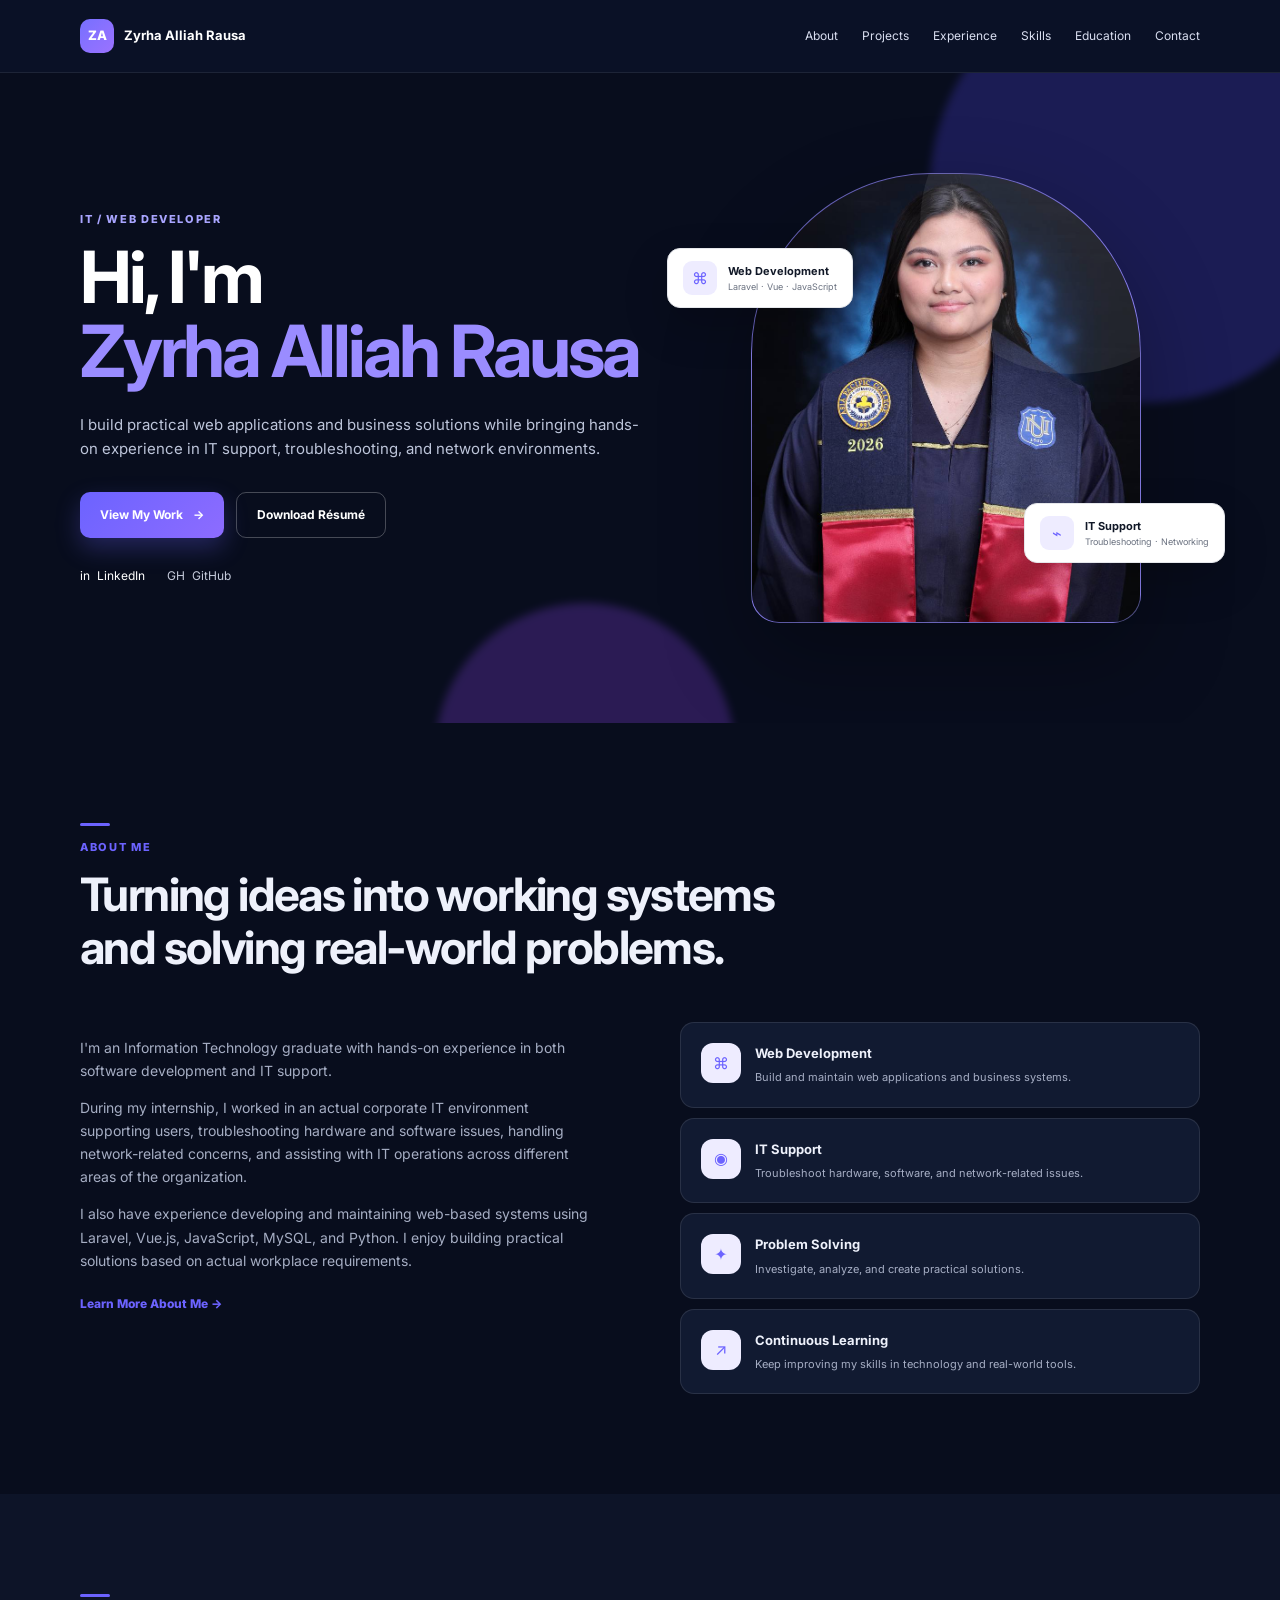
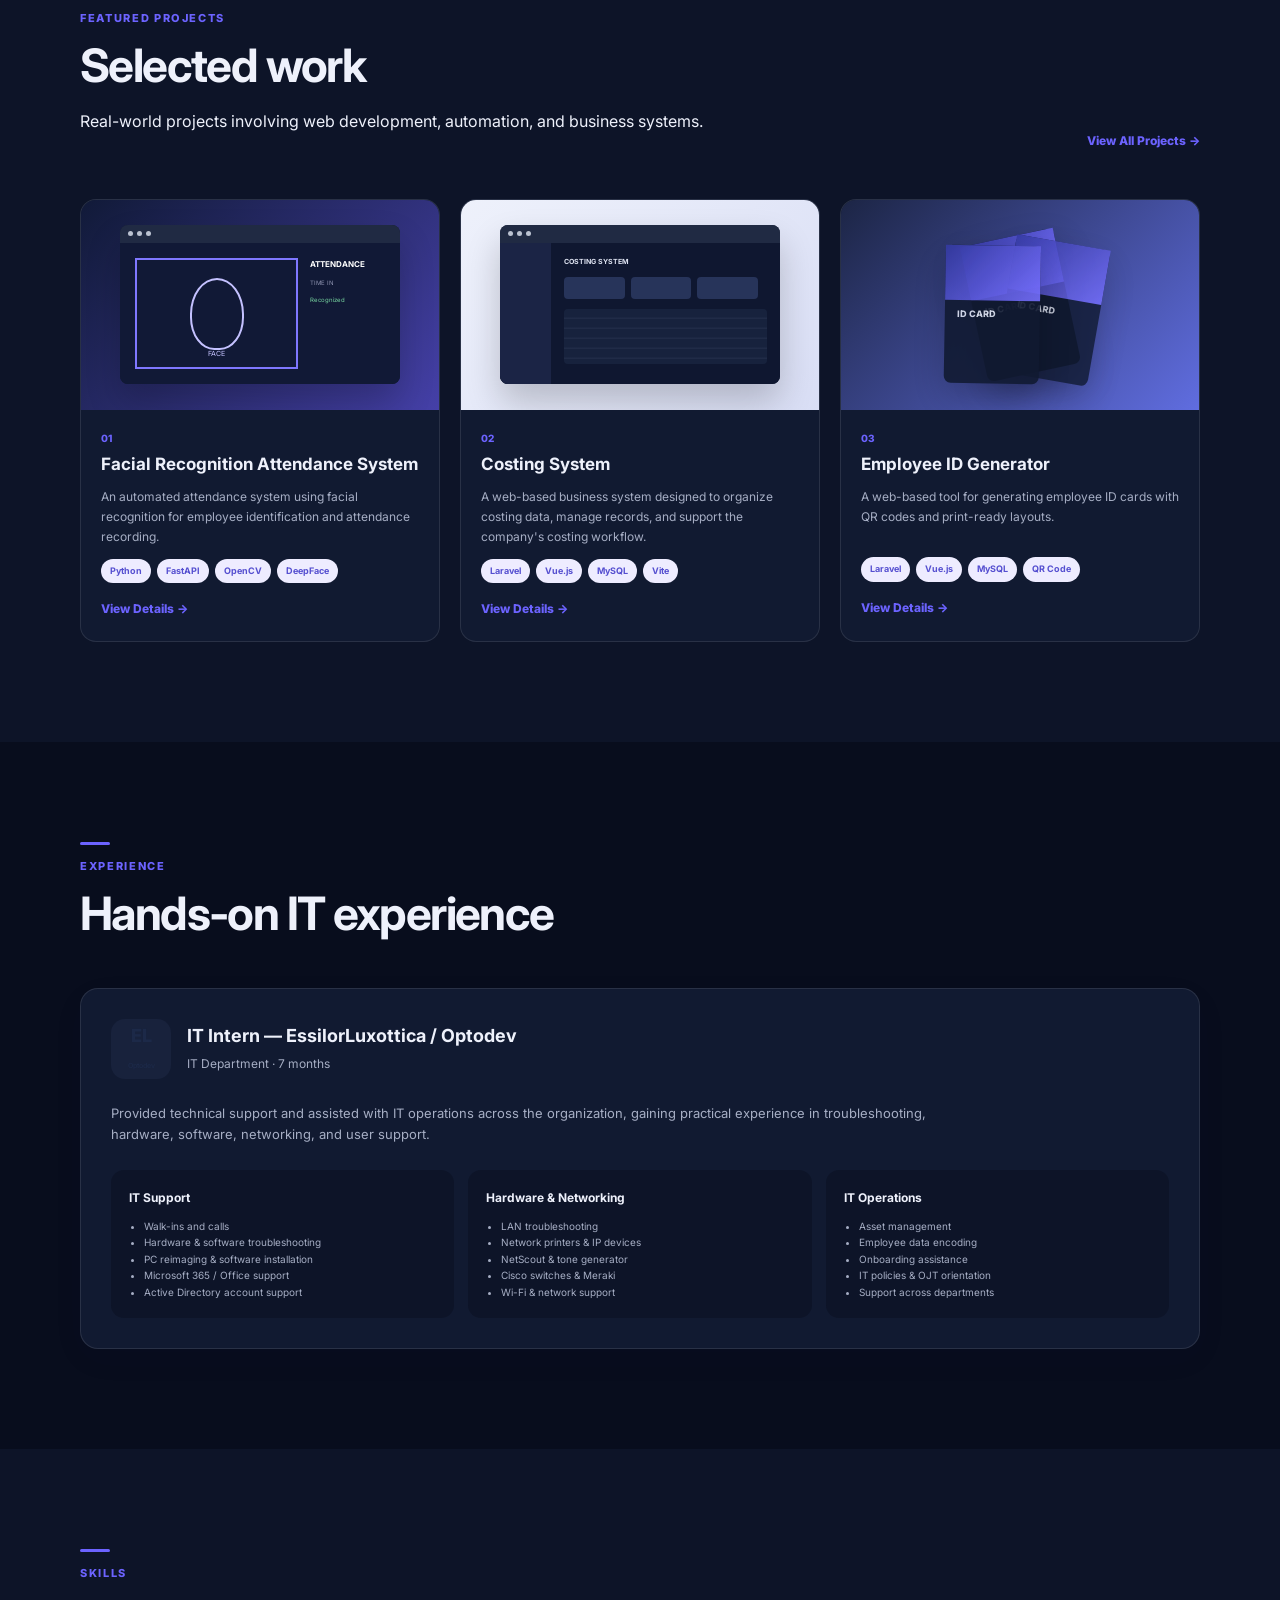
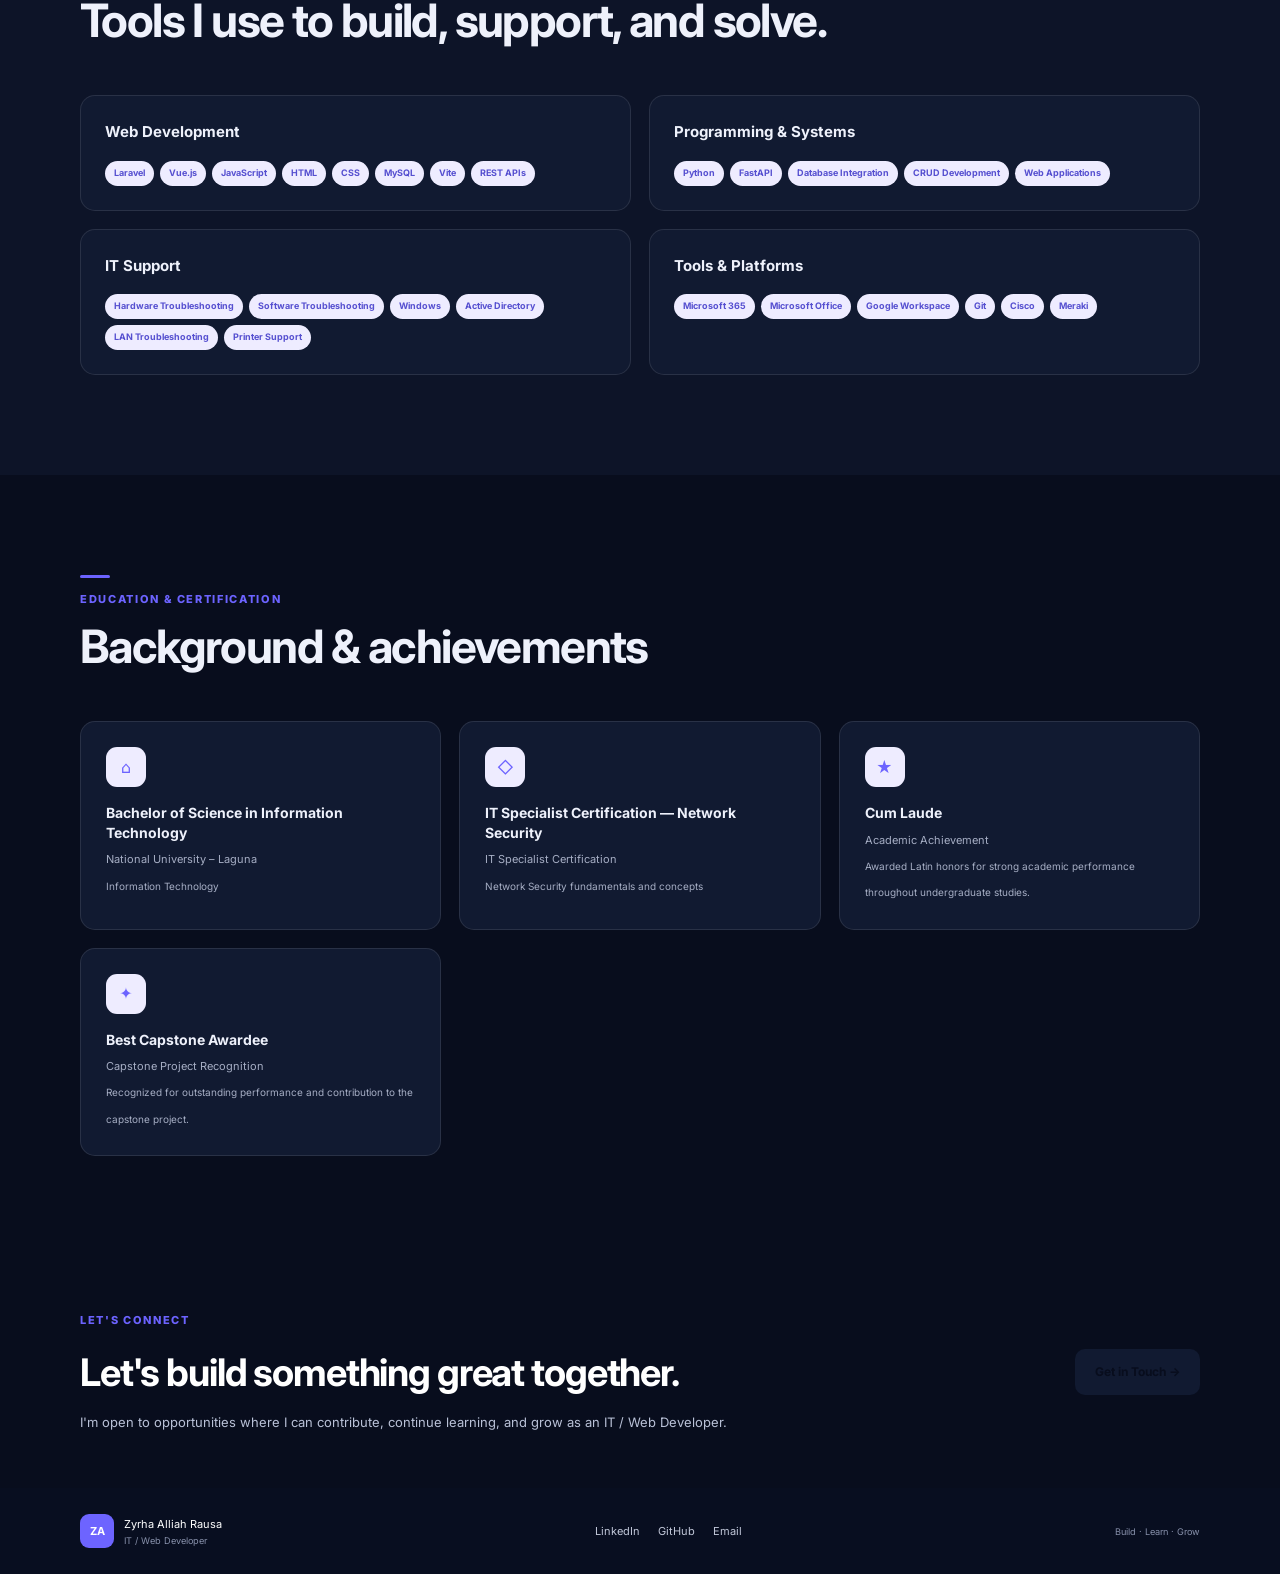
==== index.html @ 92cbf940 "Initial Commit" ====
<!DOCTYPE html>
<html lang="en">
<head>
  <meta charset="UTF-8">
  <meta name="viewport" content="width=device-width, initial-scale=1.0">

  <meta
    name="description"
    content="Portfolio of Zyrha Alliah Rausa — IT / Web Developer."
  >

  <title>Zyrha Alliah Rausa | IT / Web Developer</title>

  <link rel="preconnect" href="https://fonts.googleapis.com">
  <link rel="preconnect" href="https://fonts.gstatic.com" crossorigin>

  <link
    href="https://fonts.googleapis.com/css2?family=Inter:wght@400;500;600;700;800&display=swap"
    rel="stylesheet"
  >

  <link rel="stylesheet" href="css/style.css">
</head>

<body>

  <!-- ========================================
       HEADER
  ========================================= -->

  <header class="site-header" id="top">

    <nav class="nav container">

      <a class="brand" href="#top" aria-label="Zyrha home">
        <span class="brand-mark">ZA</span>
        <span>Zyrha Alliah Rausa</span>
      </a>

      <button
        class="nav-toggle"
        aria-label="Open navigation"
        aria-expanded="false"
      >
        <span></span>
        <span></span>
        <span></span>
      </button>

      <div class="nav-links">
        <a href="#about">About</a>
        <a href="#projects">Projects</a>
        <a href="#experience">Experience</a>
        <a href="#skills">Skills</a>
        <a href="#education">Education</a>
        <a href="#contact">Contact</a>
      </div>

    </nav>

  </header>


  <!-- ========================================
       MAIN
  ========================================= -->

  <main>


    <!-- ========================================
         HERO
    ========================================= -->

    <section class="hero section-dark">

      <div class="hero-glow glow-one"></div>
      <div class="hero-glow glow-two"></div>

      <div class="container hero-grid">


        <!-- HERO CONTENT -->

        <div class="hero-copy reveal">

          <p class="eyebrow">
            IT / WEB DEVELOPER
          </p>

          <h1>
            Hi, I'm<br>
            <span>Zyrha Alliah Rausa</span>
          </h1>

          <p class="hero-subtitle">
            I build practical web applications and business solutions while bringing
            hands-on experience in IT support, troubleshooting, and network environments.
          </p>

          <div class="hero-actions">

            <a
              class="btn btn-primary"
              href="#projects"
            >
              View My Work <span>→</span>
            </a>

            <a
              class="btn btn-outline"
              href="assets/resume.pdf"
              target="_blank"
              rel="noopener"
            >
              Download Résumé
            </a>

          </div>

          <div class="socials">

            <a
              href="#"
              aria-label="LinkedIn"
            >
              in <span>LinkedIn</span>
            </a>

            <a
              href="#"
              aria-label="GitHub"
            >
              GH <span>GitHub</span>
            </a>

          </div>

        </div>


        <!-- ========================================
             HERO VISUAL
        ========================================= -->

        <div class="hero-visual reveal">


          <!-- PROFILE PHOTO -->

          <div class="portrait-placeholder">

            <img
              src="assets/profile.jpg"
              alt="Zyrha Alliah Rausa"
            >

          </div>


          <!-- ========================================
               FLOATING CARD — WEB DEVELOPMENT
          ========================================= -->

          <div class="float-card float-card-one">

            <span class="float-icon">
              ⌘
            </span>

            <div>
              <strong>Web Development</strong>
              <small>Laravel · Vue · JavaScript</small>
            </div>

          </div>


          <!-- ========================================
               FLOATING CARD — IT SUPPORT
          ========================================= -->

          <div class="float-card float-card-two">

            <span class="float-icon">
              ⌁
            </span>

            <div>
              <strong>IT Support</strong>
              <small>Troubleshooting · Networking</small>
            </div>

          </div>

        </div>

      </div>

    </section>


    <!-- ========================================
         ABOUT
    ========================================= -->

    <section class="section" id="about">

      <div class="container">

        <div class="section-heading reveal">

          <span class="section-line"></span>

          <p class="eyebrow">
            ABOUT ME
          </p>

          <h2>
            Turning ideas into working systems<br>
            and solving real-world problems.
          </h2>

        </div>


        <div class="about-grid">

          <div class="about-copy reveal">

            <p>
              I'm an Information Technology graduate with hands-on experience in both
              software development and IT support.
            </p>

            <p>
              During my internship, I worked in an actual corporate IT environment
              supporting users, troubleshooting hardware and software issues, handling
              network-related concerns, and assisting with IT operations across different
              areas of the organization.
            </p>

            <p>
              I also have experience developing and maintaining web-based systems using
              Laravel, Vue.js, JavaScript, MySQL, and Python. I enjoy building practical
              solutions based on actual workplace requirements.
            </p>

            <a
              class="text-link"
              href="#experience"
            >
              Learn More About Me →
            </a>

          </div>


          <div class="about-points reveal">

            <div class="info-card">

              <div class="icon-circle">
                ⌘
              </div>

              <div>
                <h3>Web Development</h3>
                <p>
                  Build and maintain web applications and business systems.
                </p>
              </div>

            </div>


            <div class="info-card">

              <div class="icon-circle">
                ◉
              </div>

              <div>
                <h3>IT Support</h3>
                <p>
                  Troubleshoot hardware, software, and network-related issues.
                </p>
              </div>

            </div>


            <div class="info-card">

              <div class="icon-circle">
                ✦
              </div>

              <div>
                <h3>Problem Solving</h3>
                <p>
                  Investigate, analyze, and create practical solutions.
                </p>
              </div>

            </div>


            <div class="info-card">

              <div class="icon-circle">
                ↗
              </div>

              <div>
                <h3>Continuous Learning</h3>
                <p>
                  Keep improving my skills in technology and real-world tools.
                </p>
              </div>

            </div>

          </div>

        </div>

      </div>

    </section>


    <!-- ========================================
         PROJECTS
    ========================================= -->

    <section
      class="section section-soft"
      id="projects"
    >

      <div class="container">

        <div class="section-heading split reveal">

          <div>

            <span class="section-line"></span>

            <p class="eyebrow">
              FEATURED PROJECTS
            </p>

            <h2>
              Selected work
            </h2>

            <p>
              Real-world projects involving web development, automation, and business systems.
            </p>

          </div>

          <a
            class="text-link"
            href="#projects"
          >
            View All Projects →
          </a>

        </div>


        <div class="project-grid">


          <!-- PROJECT 01 -->

          <article class="project-card reveal">

            <a
              class="project-image project-face"
              href="projects/facial-recognition.html"
              aria-label="Facial Recognition project"
            >

              <div class="mock-window">

                <div class="mock-top">
                  <i></i>
                  <i></i>
                  <i></i>
                </div>

                <div class="face-ui">

                  <div class="face-box">
                    <span>FACE</span>
                  </div>

                  <div class="face-side">
                    <b>ATTENDANCE</b>
                    <span>TIME IN</span>
                    <em>Recognized</em>
                  </div>

                </div>

              </div>

            </a>


            <div class="project-body">

              <p class="project-number">
                01
              </p>

              <h3>
                Facial Recognition Attendance System
              </h3>

              <p>
                An automated attendance system using facial recognition for employee
                identification and attendance recording.
              </p>

              <div class="tags">
                <span>Python</span>
                <span>FastAPI</span>
                <span>OpenCV</span>
                <span>DeepFace</span>
              </div>

              <a
                class="text-link"
                href="projects/facial-recognition.html"
              >
                View Details →
              </a>

            </div>

          </article>


          <!-- PROJECT 02 -->

          <article class="project-card reveal">

          <a
          class="project-image project-erp"
          href="projects/costing-system.html"
          aria-label="Costing System project"

          >

          <div class="mock-window">

            <div class="mock-top">
              <i></i>
              <i></i>
              <i></i>
            </div>

            <div class="dashboard-ui">

              <div class="dash-side"></div>

              <div class="dash-main">

                <b>COSTING SYSTEM</b>

                <div class="dash-bars">
                  <i></i>
                  <i></i>
                  <i></i>
                </div>

                <div class="dash-table"></div>

              </div>

            </div>

          </div>

            </a>

            <div class="project-body">

          <p class="project-number">
            02
          </p>

          <h3>
            Costing System
          </h3>

          <p>
            A web-based business system designed to organize costing data,
            manage records, and support the company's costing workflow.
          </p>

          <div class="tags">
            <span>Laravel</span>
            <span>Vue.js</span>
            <span>MySQL</span>
            <span>Vite</span>
          </div>

          <a
            class="text-link"
            href="projects/costing-system.html"
          >
            View Details →
          </a>

            </div>

          </article>



          <!-- PROJECT 03 -->

          <article class="project-card reveal">

            <a
              class="project-image project-id"
              href="projects/id-generator.html"
              aria-label="Employee ID Generator project"
            >

              <div class="id-stack">

                <div class="id-card"></div>
                <div class="id-card back"></div>
                <div class="id-card third"></div>

              </div>

            </a>


            <div class="project-body">

              <p class="project-number">
                03
              </p>

              <h3>
                Employee ID Generator
              </h3>

              <p>
                A web-based tool for generating employee ID cards with QR codes
                and print-ready layouts.
              </p>

              <div class="tags">
                <span>Laravel</span>
                <span>Vue.js</span>
                <span>MySQL</span>
                <span>QR Code</span>
              </div>

              <a
                class="text-link"
                href="projects/id-generator.html"
              >
                View Details →
              </a>

            </div>

          </article>

        </div>

      </div>

    </section>


    <!-- ========================================
         EXPERIENCE
    ========================================= -->

    <section
      class="section"
      id="experience"
    >

      <div class="container">

        <div class="section-heading reveal">

          <span class="section-line"></span>

          <p class="eyebrow">
            EXPERIENCE
          </p>

          <h2>
            Hands-on IT experience
          </h2>

        </div>


        <div class="experience-card reveal">

          <div class="experience-head">

            <div class="company-logo">
              EL<br>
              <small>Optodev</small>
            </div>

            <div>
              <h3>
                IT Intern — EssilorLuxottica / Optodev
              </h3>

              <p>
                IT Department · 7 months
              </p>
            </div>

          </div>


          <p class="experience-intro">
            Provided technical support and assisted with IT operations across the organization,
            gaining practical experience in troubleshooting, hardware, software, networking,
            and user support.
          </p>


          <div class="responsibility-grid">

            <div>

              <h4>
                IT Support
              </h4>

              <ul>
                <li>Walk-ins and calls</li>
                <li>Hardware & software troubleshooting</li>
                <li>PC reimaging & software installation</li>
                <li>Microsoft 365 / Office support</li>
                <li>Active Directory account support</li>
              </ul>

            </div>


            <div>

              <h4>
                Hardware & Networking
              </h4>

              <ul>
                <li>LAN troubleshooting</li>
                <li>Network printers & IP devices</li>
                <li>NetScout & tone generator</li>
                <li>Cisco switches & Meraki</li>
                <li>Wi-Fi & network support</li>
              </ul>

            </div>


            <div>

              <h4>
                IT Operations
              </h4>

              <ul>
                <li>Asset management</li>
                <li>Employee data encoding</li>
                <li>Onboarding assistance</li>
                <li>IT policies & OJT orientation</li>
                <li>Support across departments</li>
              </ul>

            </div>

          </div>

        </div>

      </div>

    </section>


    <!-- ========================================
         SKILLS
    ========================================= -->

    <section
      class="section section-soft"
      id="skills"
    >

      <div class="container">

        <div class="section-heading reveal">

          <span class="section-line"></span>

          <p class="eyebrow">
            SKILLS
          </p>

          <h2>
            Tools I use to build, support, and solve.
          </h2>

        </div>


        <div class="skills-grid">

          <div class="skill-group reveal">

            <h3>
              Web Development
            </h3>

            <div class="skill-tags">
              <span>Laravel</span>
              <span>Vue.js</span>
              <span>JavaScript</span>
              <span>HTML</span>
              <span>CSS</span>
              <span>MySQL</span>
              <span>Vite</span>
              <span>REST APIs</span>
            </div>

          </div>


          <div class="skill-group reveal">

            <h3>
              Programming & Systems
            </h3>

            <div class="skill-tags">
              <span>Python</span>
              <span>FastAPI</span>
              <span>Database Integration</span>
              <span>CRUD Development</span>
              <span>Web Applications</span>
            </div>

          </div>


          <div class="skill-group reveal">

            <h3>
              IT Support
            </h3>

            <div class="skill-tags">
              <span>Hardware Troubleshooting</span>
              <span>Software Troubleshooting</span>
              <span>Windows</span>
              <span>Active Directory</span>
              <span>LAN Troubleshooting</span>
              <span>Printer Support</span>
            </div>

          </div>


          <div class="skill-group reveal">

            <h3>
              Tools & Platforms
            </h3>

            <div class="skill-tags">
              <span>Microsoft 365</span>
              <span>Microsoft Office</span>
              <span>Google Workspace</span>
              <span>Git</span>
              <span>Cisco</span>
              <span>Meraki</span>
            </div>

          </div>

        </div>

      </div>

    </section>


    <!-- ========================================
         EDUCATION
    ========================================= -->

    <section
      class="section"
      id="education"
    >

      <div class="container">

        <div class="section-heading reveal">

          <span class="section-line"></span>

          <p class="eyebrow">
            EDUCATION & CERTIFICATION
          </p>

          <h2>
            Background & achievements
          </h2>

        </div>


   
<div class="credentials-grid">


  <div class="credential reveal">

    <div class="credential-icon">
      ⌂
    </div>

    <h3>
      Bachelor of Science in Information Technology
    </h3>

    <p>
      National University – Laguna
    </p>

    <small>
      Information Technology
    </small>

  </div>


  <div class="credential reveal">

    <div class="credential-icon">
      ◇
    </div>

    <h3>
      IT Specialist Certification — Network Security
    </h3>

    <p>
      IT Specialist Certification
    </p>

    <small>
      Network Security fundamentals and concepts
    </small>

  </div>


  <div class="credential reveal">

    <div class="credential-icon">
      ★
    </div>

    <h3>
      Cum Laude
    </h3>

    <p>
      Academic Achievement
    </p>

    <small>
      Awarded Latin honors for strong academic performance throughout undergraduate studies.
    </small>

  </div>


  <div class="credential reveal">

    <div class="credential-icon">
      ✦
    </div>

    <h3>
      Best Capstone Awardee
    </h3>

    <p>
      Capstone Project Recognition
    </p>

    <small>
      Recognized for outstanding performance and contribution to the capstone project.
    </small>

  </div>


</div>


      </div>

    </section>


    <!-- ========================================
         CONTACT
    ========================================= -->

    <section
      class="cta-section"
      id="contact"
    >

      <div class="container cta">

        <div>

          <p class="eyebrow">
            LET'S CONNECT
          </p>

          <h2>
            Let's build something great together.
          </h2>

          <p>
            I'm open to opportunities where I can contribute, continue learning,
            and grow as an IT / Web Developer.
          </p>

        </div>

        <a
          class="btn btn-light"
          href="mailto:rausazyrha@gmail.com"
        >
          Get in Touch →
        </a>

      </div>

    </section>

  </main>


  <!-- ========================================
       FOOTER
  ========================================= -->

  <footer class="footer">

    <div class="container footer-inner">

      <div>

        <strong>
          ZA
        </strong>

        <span>
          Zyrha Alliah Rausa
        </span>

        <small>
          IT / Web Developer
        </small>

      </div>


      <div class="footer-links">

        <a href="#">
          LinkedIn
        </a>

        <a href="#">
          GitHub
        </a>

        <a href="mailto:rausazyrha@gmail.com">
          Email
        </a>

      </div>


      <small>
        Build · Learn · Grow
      </small>

    </div>

  </footer>


  <script src="js/script.js"></script>

</body>
</html>
---- css/style.css ----
:root {
  --navy: #080d1d;
  --navy-2: #0f1730;
  --ink: #eef1fb;
  --muted: #a6aec4;
  --line: rgba(255,255,255,.10);
  --soft: #0d1428;
  --white: #ffffff;
  --accent: #6c63ff;
  --accent-2: #8d6cff;
  --accent-soft: #eeecff;
  --shadow: 0 18px 50px rgba(24, 35, 68, .08);
  --radius: 18px;
  --container: 1120px;
}

* {
  box-sizing: border-box;
}

html {
  scroll-behavior: smooth;
}

body {
  margin: 0;
  font-family: Inter, system-ui, -apple-system, BlinkMacSystemFont, "Segoe UI", sans-serif;
  color: var(--ink);
  background: var(--navy);
  line-height: 1.65;
}

a {
  color: inherit;
  text-decoration: none;
}

button,
a {
  -webkit-tap-highlight-color: transparent;
}

.container {
  width: min(calc(100% - 40px), var(--container));
  margin: 0 auto;
}

.section {
  padding: 100px 0;
}

.section-soft {
  background: var(--soft);
}

.section-dark {
  background: var(--navy);
  color: var(--white);
}

.site-header {
  position: sticky;
  top: 0;
  z-index: 100;
  background: rgba(11, 19, 40, .94);
  backdrop-filter: blur(14px);
  border-bottom: 1px solid rgba(255,255,255,.08);
}

.nav {
  min-height: 72px;
  display: flex;
  align-items: center;
  justify-content: space-between;
  gap: 24px;
}

.brand {
  display: flex;
  align-items: center;
  gap: 10px;
  font-weight: 700;
  font-size: 13px;
  color: white;
}

.brand-mark {
  display: grid;
  place-items: center;
  width: 34px;
  height: 34px;
  border-radius: 10px;
  background: linear-gradient(135deg, #7770ff, #9b72ff);
  font-weight: 800;
}

.nav-links {
  display: flex;
  align-items: center;
  gap: 24px;
}

.nav-links a {
  color: #d9def0;
  font-size: 12px;
  transition: color .2s;
}

.nav-links a:hover {
  color: white;
}

.theme-toggle,
.nav-toggle {
  border: 0;
  cursor: pointer;
}

.theme-toggle {
  background: transparent;
  color: white;
  font-size: 17px;
}

.nav-toggle {
  display: none;
  background: transparent;
  padding: 5px;
}

.nav-toggle span {
  display: block;
  width: 24px;
  height: 2px;
  margin: 5px 0;
  background: #111a31;
}

/* =========================
   HERO
========================= */

.hero {
  position: relative;
  overflow: hidden;
}

.hero-grid {
  min-height: 650px;
  display: grid;
  grid-template-columns: 1.05fr .95fr;
  align-items: center;
  gap: 50px;
  position: relative;
  z-index: 2;
}

.hero-glow {
  position: absolute;
  border-radius: 50%;
  filter: blur(4px);
  opacity: .32;
  pointer-events: none;
}

.glow-one {
  width: 430px;
  height: 430px;
  background: #453cc9;
  right: -80px;
  top: -100px;
}

.glow-two {
  width: 300px;
  height: 300px;
  background: #743bc8;
  left: 34%;
  bottom: -180px;
}

.eyebrow {
  margin: 0 0 12px;
  color: var(--accent);
  font-size: 11px;
  font-weight: 800;
  letter-spacing: .15em;
}

.section-dark .eyebrow {
  color: #a9a5ff;
}

.hero h1 {
  margin: 0;
  font-size: clamp(42px, 6vw, 72px);
  line-height: 1.03;
  letter-spacing: -.045em;
}

.hero h1 span {
  color: #9a8cff;
}

.hero-subtitle {
  max-width: 600px;
  color: #bdc5da;
  font-size: 15px;
  margin: 24px 0 30px;
}

.hero-actions {
  display: flex;
  gap: 12px;
  flex-wrap: wrap;
}

.btn {
  display: inline-flex;
  align-items: center;
  justify-content: center;
  gap: 10px;
  min-height: 46px;
  padding: 0 20px;
  border-radius: 10px;
  font-size: 12px;
  font-weight: 700;
  transition: transform .2s, box-shadow .2s, background .2s;
}

.btn:hover {
  transform: translateY(-2px);
}

.btn-primary {
  color: white;
  background: linear-gradient(135deg, var(--accent), var(--accent-2));
  box-shadow: 0 10px 24px rgba(108,99,255,.28);
}

.btn-outline {
  color: white;
  border: 1px solid rgba(255,255,255,.25);
}

.btn-outline:hover {
  background: rgba(255,255,255,.07);
}

.btn-light {
  background: #111a31;
  color: var(--navy);
}

.socials {
  display: flex;
  gap: 22px;
  margin-top: 28px;
}

.socials a {
  font-size: 12px;
  color: #c6ccdc;
  display: flex;
  gap: 7px;
  align-items: center;
}

.socials a:first-child {
  color: white;
}

/* =========================
   HERO PHOTO
========================= */

.hero-visual {
  position: relative;
  min-height: 500px;
  display: grid;
  place-items: center;
}

.portrait-placeholder {
  width: min(390px, 72vw);
  height: 450px;
  border-radius: 180px 180px 28px 28px;
  background: linear-gradient(145deg, #39368b, #7468e9 55%, #2b2c62);
  border: 1px solid rgba(255,255,255,.16);
  box-shadow: 0 35px 90px rgba(0,0,0,.3);
  display: flex;
  flex-direction: column;
  align-items: center;
  justify-content: center;
  position: relative;
  overflow: hidden;
}

/* =========================
   PROFILE PHOTO
========================= */

.portrait-placeholder img {
  width: 100%;
  height: 100%;
  display: block;
  object-fit: cover;
  object-position: center 25%;
}

/* Decorative glow over photo */

.portrait-placeholder:before {
  content: "";
  position: absolute;
  width: 300px;
  height: 300px;
  border-radius: 50%;
  background: rgba(255,255,255,.08);
  top: -100px;
  right: -80px;
  pointer-events: none;
  z-index: 2;
}

/* Hide old placeholder */

.portrait-initials,
.portrait-placeholder p,
.portrait-placeholder small {
  display: none;
}

/* =========================
   FLOATING CARDS
========================= */

.float-card {
  position: absolute;
  display: flex;
  gap: 11px;
  align-items: center;
  padding: 12px 15px;
  background: #ffffff;
  color: #111827;
  border: 1px solid #e5e7eb;
  border-radius: 13px;
  box-shadow: 0 18px 45px rgba(0,0,0,.18);
  z-index: 20;
  white-space: nowrap;
}

.float-card-one {
  top: 20%;
  left: -25px;
}

.float-card-two {
  bottom: 17%;
  right: -25px;
}

.float-icon {
  width: 34px;
  height: 34px;
  flex: 0 0 34px;
  display: grid;
  place-items: center;
  background: var(--accent-soft);
  color: var(--accent);
  border-radius: 9px;
}

.float-card strong,
.float-card small {
  display: block;
}

.float-card strong {
  font-size: 11px;
  color: #111827;
}

.float-card small {
  font-size: 9px;
  color: #6b7280;
}

/* =========================
   SECTIONS
========================= */

.section-heading {
  margin-bottom: 48px;
}

.section-heading h2 {
  margin: 0;
  max-width: 750px;
  font-size: clamp(30px, 4vw, 46px);
  line-height: 1.15;
  letter-spacing: -.035em;
}

.section-heading > p:not(.eyebrow) {
  color: var(--muted);
  max-width: 650px;
  margin: 14px 0 0;
  font-size: 14px;
}

.section-line {
  display: block;
  width: 30px;
  height: 3px;
  border-radius: 10px;
  background: var(--accent);
  margin-bottom: 12px;
}

.split {
  display: flex;
  justify-content: space-between;
  align-items: end;
  gap: 20px;
}

/* =========================
   ABOUT
========================= */

.about-grid {
  display: grid;
  grid-template-columns: 1fr 1fr;
  gap: 80px;
  align-items: start;
}

.about-copy p {
  color: var(--muted);
  font-size: 14px;
}

.text-link {
  display: inline-flex;
  color: var(--accent);
  font-size: 12px;
  font-weight: 800;
  margin-top: 8px;
}

.about-points {
  display: grid;
  gap: 10px;
}

.info-card {
  display: flex;
  gap: 14px;
  align-items: flex-start;
  padding: 20px;
  border: 1px solid var(--line);
  border-radius: 14px;
  background: #111a31;
  transition: transform .2s, box-shadow .2s;
}

.info-card:hover,
.project-card:hover,
.credential:hover {
  transform: translateY(-4px);
  box-shadow: var(--shadow);
}

.icon-circle {
  flex: 0 0 40px;
  width: 40px;
  height: 40px;
  display: grid;
  place-items: center;
  border-radius: 12px;
  background: var(--accent-soft);
  color: var(--accent);
}

.info-card h3 {
  margin: 0;
  font-size: 13px;
}

.info-card p {
  margin: 4px 0 0;
  color: var(--muted);
  font-size: 11px;
}

/* =========================
   PROJECTS
========================= */

.project-grid {
  display: grid;
  grid-template-columns: repeat(3, 1fr);
  gap: 20px;
}

.project-card {
  background: #111a31;
  border: 1px solid var(--line);
  border-radius: 16px;
  overflow: hidden;
  transition: transform .2s, box-shadow .2s;
}

.project-image {
  display: block;
  height: 210px;
  overflow: hidden;
  position: relative;
}

.project-face {
  background: linear-gradient(135deg, #111a38, #4540a8);
}

.project-erp {
  background: linear-gradient(135deg, #eef1fb, #d9def5);
}

.project-id {
  background: linear-gradient(135deg, #1c2545, #606de0);
}

.mock-window {
  position: absolute;
  width: 78%;
  height: 76%;
  left: 11%;
  top: 12%;
  background: #111a31;
  border-radius: 8px;
  box-shadow: 0 18px 35px rgba(0,0,0,.2);
  overflow: hidden;
}

.mock-top {
  height: 18px;
  background: #202a43;
  display: flex;
  align-items: center;
  gap: 4px;
  padding-left: 8px;
}

.mock-top i {
  width: 5px;
  height: 5px;
  border-radius: 50%;
  background: #bbc2d1;
}

.face-ui {
  height: calc(100% - 18px);
  display: flex;
  gap: 12px;
  padding: 15px;
  background: #111936;
}

.face-box {
  flex: 1;
  border: 2px solid #7f77ff;
  position: relative;
  display: grid;
  place-items: end center;
}

.face-box:before {
  content: "";
  width: 50px;
  height: 68px;
  border: 2px solid #c4c1ff;
  border-radius: 50% 50% 45% 45%;
  position: absolute;
  top: 18px;
}

.face-box span {
  font-size: 7px;
  color: #c4c1ff;
  margin-bottom: 8px;
}

.face-side {
  width: 30%;
  display: flex;
  flex-direction: column;
  gap: 7px;
  color: #8f94b1;
  font-size: 6px;
}

.face-side b {
  color: white;
  font-size: 8px;
}

.face-side em {
  color: #77d5a0;
  font-style: normal;
}

.dashboard-ui {
  height: calc(100% - 18px);
  display: flex;
  background: #0f1730;
}

.dash-side {
  width: 18%;
  background: #1b2445;
}

.dash-main {
  flex: 1;
  padding: 13px;
  color: #dfe4f2;
  font-size: 7px;
}

.dash-bars {
  display: flex;
  gap: 6px;
  margin: 10px 0;
}

.dash-bars i {
  display: block;
  width: 30%;
  height: 22px;
  border-radius: 4px;
  background: #27345a;
}

.dash-table {
  height: 55px;
  border-radius: 4px;
  background: repeating-linear-gradient(
    #17223d 0 8px,
    #202b47 9px 10px
  );
}

.id-stack {
  position: absolute;
  inset: 0;
  display: grid;
  place-items: center;
}

.id-card {
  width: 95px;
  height: 138px;
  border-radius: 7px;
  background: #111a31;
  position: absolute;
  transform: rotate(-12deg);
  box-shadow: 0 15px 35px rgba(0,0,0,.22);
}

.id-card:before {
  content: "";
  display: block;
  height: 40%;
  background: linear-gradient(135deg, #343aa1, #7770ff);
}

.id-card:after {
  content: "ID CARD";
  position: absolute;
  top: 62px;
  left: 12px;
  font-size: 9px;
  font-weight: 800;
  color: #dfe4f2;
}

.id-card.back {
  transform: rotate(10deg) translate(32px, 0);
  opacity: .82;
}

.id-card.third {
  transform: rotate(1deg) translate(-28px, 10px);
  opacity: .9;
}

.project-body {
  padding: 20px;
}

.project-number {
  color: var(--accent);
  font-weight: 800;
  font-size: 10px;
  margin: 0 0 7px;
}

.project-body h3 {
  margin: 0;
  font-size: 17px;
  line-height: 1.3;
}

.project-body > p:not(.project-number) {
  color: var(--muted);
  font-size: 12px;
  min-height: 58px;
}

.tags,
.skill-tags {
  display: flex;
  flex-wrap: wrap;
  gap: 6px;
}

.tags span,
.skill-tags span {
  background: var(--accent-soft);
  color: #554fd0;
  border-radius: 99px;
  padding: 5px 9px;
  font-size: 9px;
  font-weight: 700;
}

.project-body .text-link {
  margin-top: 16px;
}

/* =========================
   EXPERIENCE
========================= */

.experience-card {
  border: 1px solid var(--line);
  border-radius: 18px;
  padding: 30px;
  background: #111a31;
  box-shadow: 0 10px 35px rgba(25,35,65,.04);
}

.experience-head {
  display: flex;
  align-items: center;
  gap: 16px;
}

.company-logo {
  width: 60px;
  height: 60px;
  border-radius: 14px;
  background: #18223c;
  display: grid;
  place-items: center;
  font-size: 18px;
  font-weight: 800;
  color: #1c2948;
  line-height: .9;
  text-align: center;
}

.company-logo small {
  font-size: 7px;
  font-weight: 600;
}

.experience-head h3 {
  margin: 0;
  font-size: 18px;
}

.experience-head p {
  margin: 3px 0;
  color: var(--muted);
  font-size: 12px;
}

.experience-intro {
  color: var(--muted);
  font-size: 13px;
  max-width: 850px;
  margin: 24px 0;
}

.responsibility-grid {
  display: grid;
  grid-template-columns: repeat(3, 1fr);
  gap: 14px;
}

.responsibility-grid > div {
  background: var(--soft);
  border-radius: 13px;
  padding: 18px;
}

.responsibility-grid h4 {
  margin: 0;
  font-size: 12px;
}

.responsibility-grid ul {
  padding-left: 15px;
  margin: 10px 0 0;
  color: var(--muted);
  font-size: 10px;
}

/* =========================
   SKILLS
========================= */

.skills-grid {
  display: grid;
  grid-template-columns: repeat(2, 1fr);
  gap: 18px;
}

.skill-group {
  padding: 24px;
  border: 1px solid var(--line);
  border-radius: 15px;
  background: #111a31;
}

.skill-group h3 {
  margin: 0 0 16px;
  font-size: 15px;
}

/* =========================
   CREDENTIALS
========================= */

.credentials-grid {
  display: grid;
  grid-template-columns: repeat(3, 1fr);
  gap: 18px;
}

.credential {
  padding: 25px;
  border: 1px solid var(--line);
  border-radius: 15px;
  background: #111a31;
  transition: transform .2s, box-shadow .2s;
}

.credential-icon {
  width: 40px;
  height: 40px;
  display: grid;
  place-items: center;
  border-radius: 11px;
  background: var(--accent-soft);
  color: var(--accent);
  margin-bottom: 16px;
}

.credential h3 {
  margin: 0;
  font-size: 14px;
  line-height: 1.4;
}

.credential p {
  margin: 8px 0 2px;
  color: var(--muted);
  font-size: 11px;
}

.credential small {
  color: var(--muted);
  font-size: 10px;
}

/* =========================
   CTA
========================= */

.cta-section {
  background: var(--navy);
  padding: 55px 0;
  color: white;
}

.cta {
  display: flex;
  align-items: center;
  justify-content: space-between;
  gap: 30px;
}

.cta h2 {
  margin: 0;
  font-size: clamp(26px, 4vw, 38px);
  letter-spacing: -.03em;
}

.cta p:not(.eyebrow) {
  margin: 8px 0 0;
  color: #b9c1d7;
  max-width: 650px;
  font-size: 13px;
}

/* =========================
   FOOTER
========================= */

.footer {
  background: #080e20;
  color: white;
  padding: 26px 0;
}

.footer-inner {
  display: flex;
  align-items: center;
  justify-content: space-between;
  gap: 20px;
  font-size: 11px;
}

.footer-inner > div:first-child {
  display: grid;
  grid-template-columns: auto auto;
  gap: 0 10px;
  align-items: center;
}

.footer-inner > div:first-child strong {
  grid-row: span 2;
  background: #6d64ff;
  width: 34px;
  height: 34px;
  display: grid;
  place-items: center;
  border-radius: 9px;
}

.footer-inner small {
  color: #8790aa;
}

.footer-links {
  display: flex;
  gap: 18px;
  color: #c1c7d8;
}

/* =========================
   ANIMATION
========================= */

.reveal {
  opacity: 0;
  transform: translateY(18px);
  transition: opacity .65s ease, transform .65s ease;
}

.reveal.visible {
  opacity: 1;
  transform: none;
}

/* =========================
   LIGHT MODE
========================= */

body.light {
  --navy: #f2f4fb;
  --navy-2: #fff;
  --white: #10172b;
}

body.light .section-dark {
  color: #10172b;
}

body.light .hero-subtitle,
body.light .socials a {
  color: #4e5971;
}

body.light .btn-outline {
  color: #10172b;
  border-color: #c9cfdd;
}

body.light .site-header {
  background: rgba(255,255,255,.92);
  border-bottom-color: #e4e8f0;
}

body.light .brand,
body.light .nav-links a {
  color: #17213b;
}

body.light .nav-toggle span {
  background: #17213b;
}

body.light .theme-toggle {
  color: #17213b;
}

/* =========================
   TABLET
========================= */

@media (max-width: 900px) {

  .nav-links {
    gap: 13px;
  }

  .nav-links a {
    font-size: 10px;
  }

  .hero-grid {
    grid-template-columns: 1fr;
    padding: 80px 0;
  }

  .hero-visual {
    min-height: 500px;
    width: 100%;
    max-width: 600px;
    margin: 0 auto;
  }

  .portrait-placeholder {
    width: 390px;
    height: 450px;
  }

  .float-card-one {
    top: 18%;
    left: calc(50% - 235px);
  }

  .float-card-two {
    bottom: 17%;
    right: calc(50% - 235px);
  }

  .about-grid {
    gap: 40px;
  }

  .project-grid {
    grid-template-columns: 1fr 1fr;
  }

  .project-card:last-child {
    grid-column: span 2;
    max-width: calc(50% - 10px);
  }

  .responsibility-grid {
    grid-template-columns: 1fr;
  }
}

/* =========================
   MOBILE
========================= */

@media (max-width: 700px) {

  .container {
    width: min(calc(100% - 28px), var(--container));
  }

  .section {
    padding: 72px 0;
  }

  .nav-toggle {
    display: block;
  }

  .nav-links {
    display: none;
    position: absolute;
    top: 72px;
    left: 0;
    right: 0;
    padding: 18px 20px 22px;
    background: var(--navy);
    flex-direction: column;
    align-items: flex-start;
    border-top: 1px solid rgba(255,255,255,.08);
  }

  .nav-links.open {
    display: flex;
  }

  .nav-links a {
    font-size: 12px;
    width: 100%;
    padding: 7px 0;
  }

  .theme-toggle {
    position: absolute;
    right: 20px;
    top: 16px;
  }

  .hero-grid {
    min-height: auto;
    padding: 70px 0 80px;
  }

  .hero h1 {
    font-size: 48px;
  }

  .hero-visual {
    min-height: 430px;
    width: 100%;
  }

  .portrait-placeholder {
    width: 285px;
    height: 350px;
  }

  .float-card {
    padding: 10px 12px;
  }

  .float-card-one {
    left: calc(50% - 185px);
    top: 12%;
  }

  .float-card-two {
    right: calc(50% - 185px);
    bottom: 8%;
  }

  .float-card strong {
    font-size: 10px;
  }

  .float-card small {
    font-size: 8px;
  }

  .about-grid,
  .skills-grid,
  .credentials-grid {
    grid-template-columns: 1fr;
  }

  .project-grid {
    grid-template-columns: 1fr;
  }

  .project-card:last-child {
    grid-column: auto;
    max-width: none;
  }

  .split,
  .cta {
    flex-direction: column;
    align-items: flex-start;
  }

  .experience-card {
    padding: 20px;
  }

  .footer-inner {
    flex-direction: column;
    align-items: flex-start;
  }
}
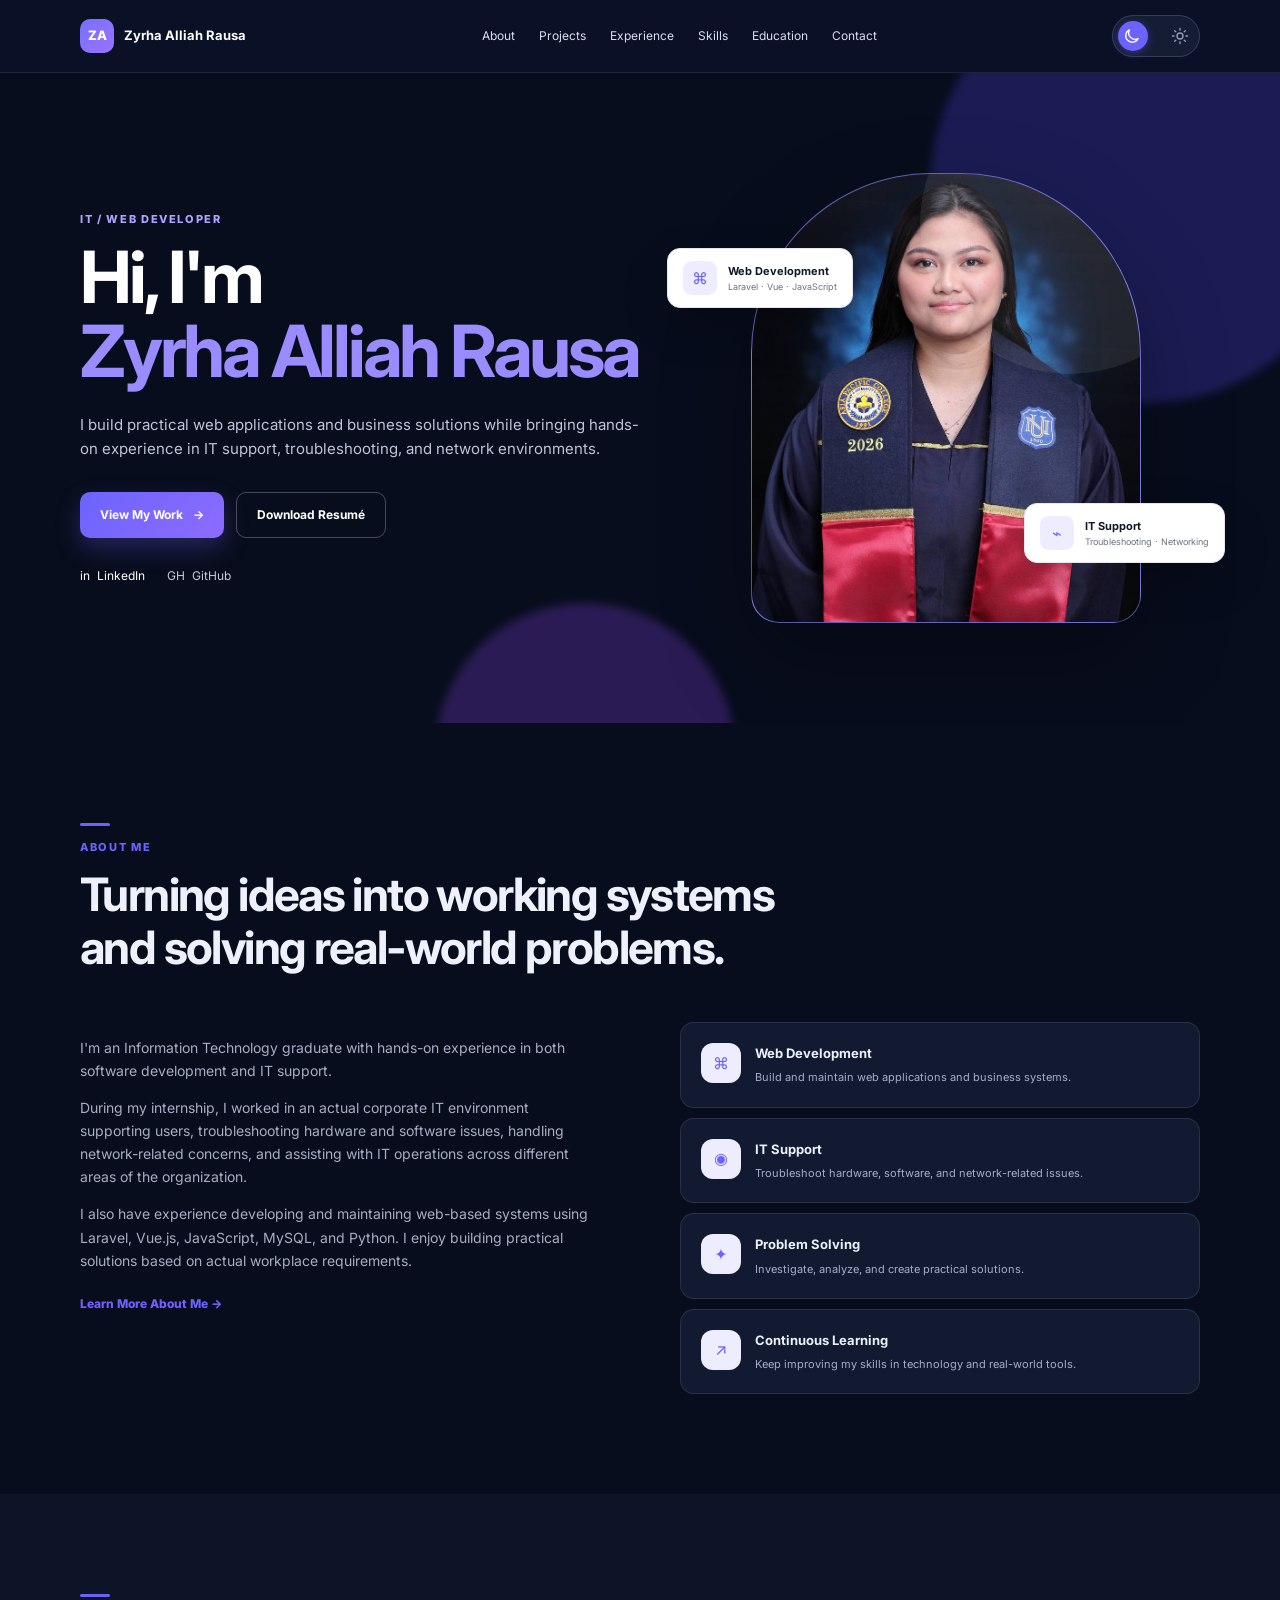
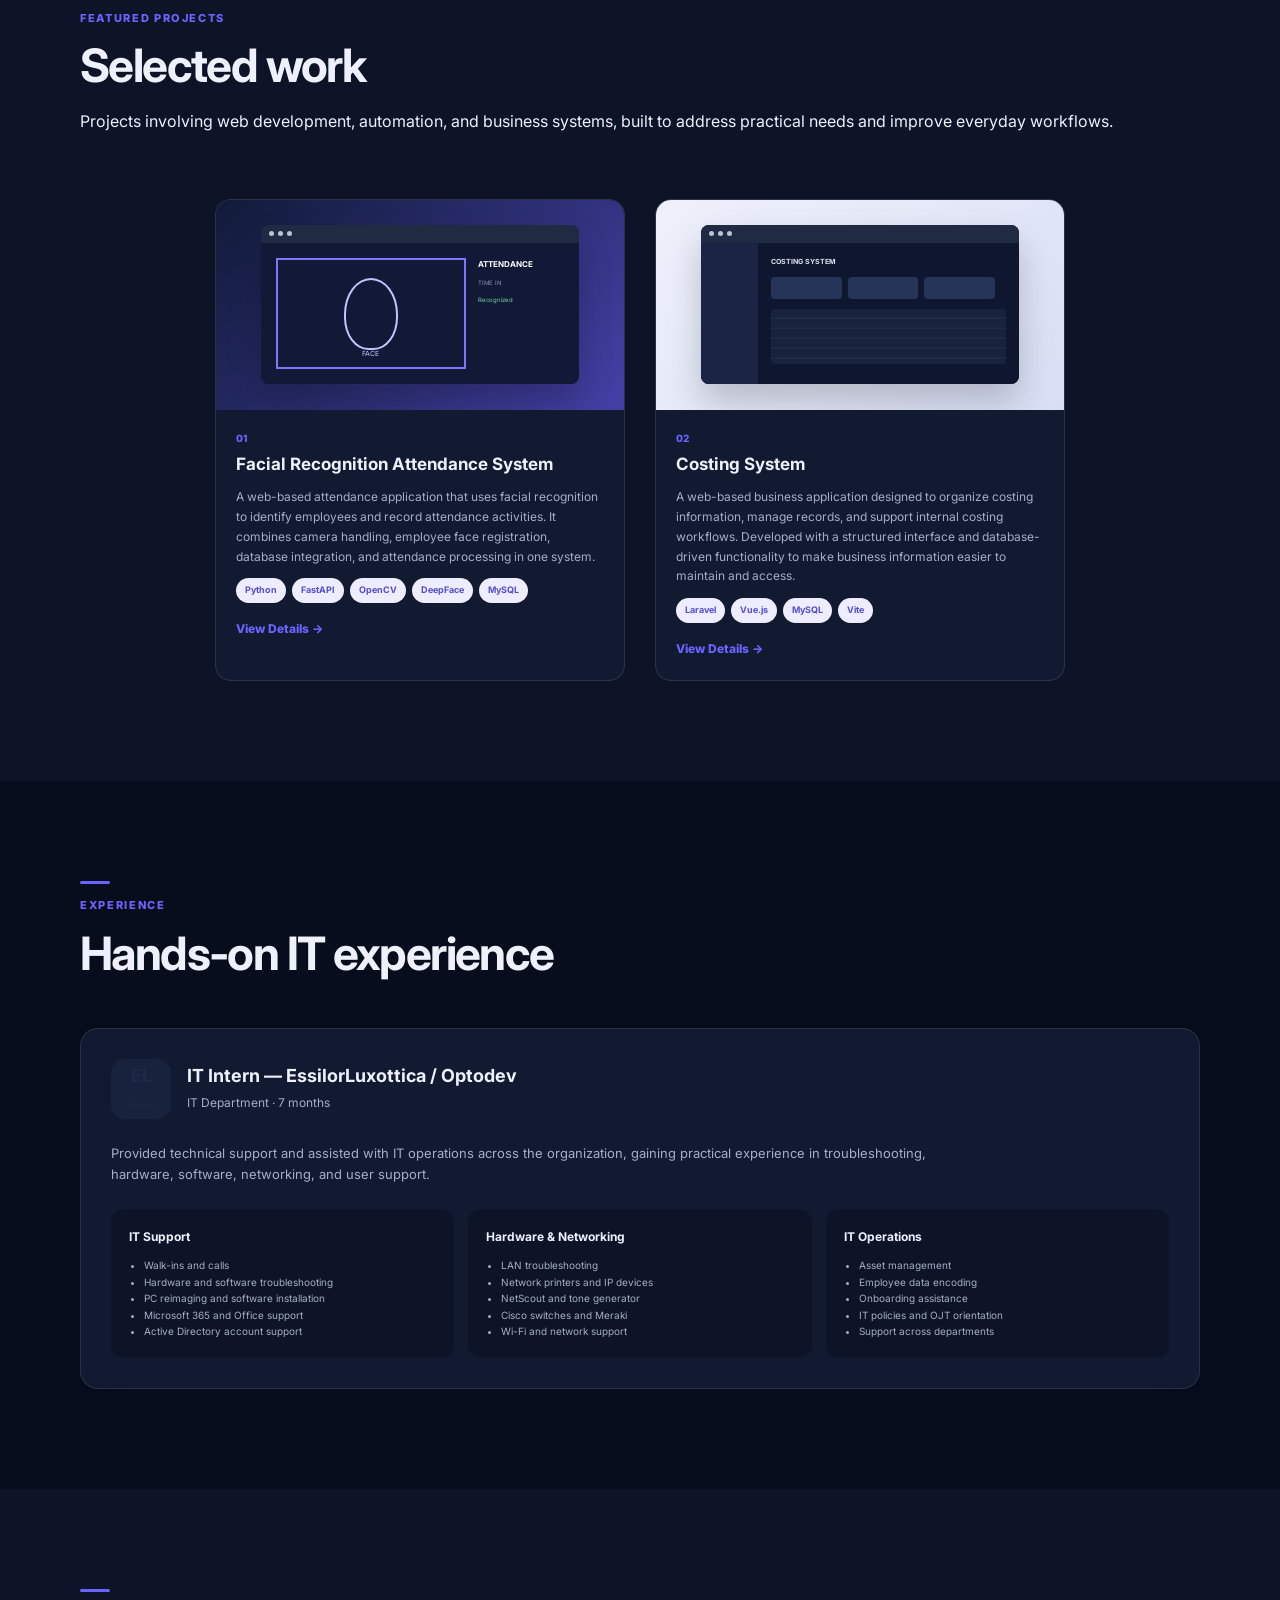
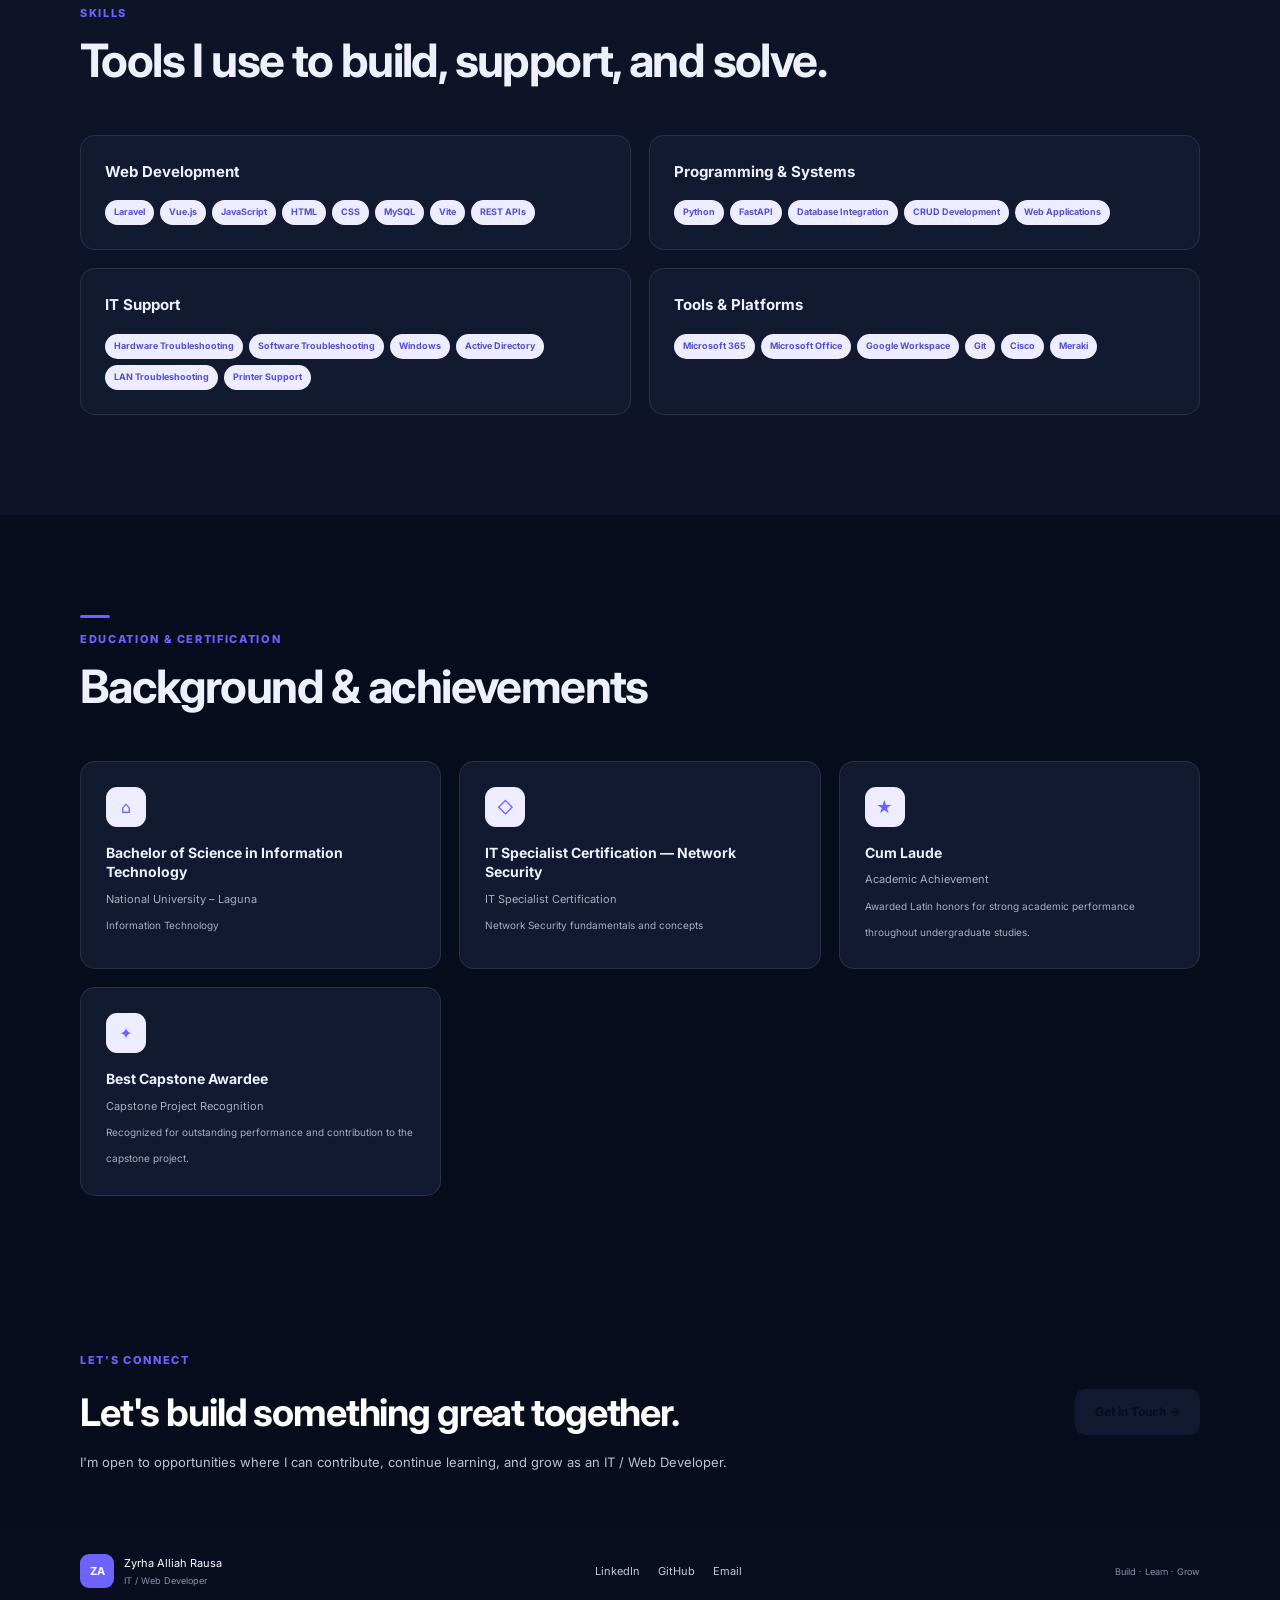
==== commit 68833df5: "Implement dark/light mode toggle and style updates Added dark/light mode toggle functionality and im" ====
--- a/index.html
+++ b/index.html
@@ -1,8 +1,11 @@
+
 <!DOCTYPE html>
 <html lang="en">
+
 <head>
   <meta charset="UTF-8">
   <meta name="viewport" content="width=device-width, initial-scale=1.0">
+  <meta name="theme-color" content="#080d1d">
 
   <meta
     name="description"
@@ -20,16 +23,152 @@
   >
 
   <link rel="stylesheet" href="css/style.css">
+
+  <style>
+    /* Center the two remaining project cards */
+    #projects .project-grid {
+      display: grid;
+      grid-template-columns: repeat(2, minmax(0, 1fr));
+      gap: 30px;
+      width: 100%;
+      max-width: 850px;
+      margin: 0 auto;
+    }
+
+    #projects .project-card {
+      width: 100%;
+      min-width: 0;
+    }
+
+    #projects .project-image {
+      display: block;
+      width: 100%;
+    }
+
+    /* Minimal theme switch */
+    .theme-toggle {
+      display: inline-flex;
+      align-items: center;
+      justify-content: space-between;
+      gap: 7px;
+      flex-shrink: 0;
+      width: 88px;
+      height: 42px;
+      padding: 5px 7px;
+      border: 1px solid rgba(148, 163, 184, 0.25);
+      border-radius: 999px;
+      background: #151d35;
+      color: #aeb8d2;
+      cursor: pointer;
+      position: relative;
+      transition:
+        background 0.3s ease,
+        border-color 0.3s ease,
+        box-shadow 0.3s ease;
+    }
+
+    .theme-toggle:hover {
+      border-color: #6c63ff;
+      box-shadow: 0 0 0 3px rgba(108, 99, 255, 0.12);
+    }
+
+    .theme-icon {
+      display: flex;
+      align-items: center;
+      justify-content: center;
+      width: 24px;
+      height: 24px;
+      z-index: 1;
+      transition: color 0.3s ease;
+    }
+
+    .theme-icon svg {
+      display: block;
+      width: 18px;
+      height: 18px;
+    }
+
+    .theme-moon {
+      color: #ffffff;
+    }
+
+    .theme-sun {
+      color: #929bb7;
+    }
+
+    .theme-track {
+      position: absolute;
+      top: 5px;
+      left: 5px;
+      width: 30px;
+      height: 30px;
+      border-radius: 50%;
+      background: #6c63ff;
+      box-shadow: 0 2px 8px rgba(108, 99, 255, 0.35);
+      transition:
+        left 0.3s ease,
+        background 0.3s ease;
+    }
+
+    .theme-toggle:focus-visible {
+      outline: 2px solid #6c63ff;
+      outline-offset: 4px;
+    }
+
+    /* Light mode switch appearance */
+    body.light .theme-toggle {
+      background: #edf0fa;
+      border-color: #d7dced;
+    }
+
+    body.light .theme-track {
+      left: 51px;
+      background: #6c63ff;
+    }
+
+    body.light .theme-moon {
+      color: #929bb7;
+    }
+
+    body.light .theme-sun {
+      color: #ffffff;
+    }
+
+    @media (max-width: 700px) {
+      #projects .project-grid {
+        grid-template-columns: minmax(0, 1fr);
+        max-width: 450px;
+        gap: 25px;
+      }
+
+      .theme-toggle {
+        width: 82px;
+        height: 38px;
+      }
+
+      .theme-track {
+        top: 4px;
+        left: 4px;
+        width: 28px;
+        height: 28px;
+      }
+
+      body.light .theme-track {
+        left: 48px;
+      }
+
+      .theme-icon {
+        width: 23px;
+        height: 23px;
+      }
+    }
+  </style>
 </head>
 
 <body>
 
-  <!-- ========================================
-       HEADER
-  ========================================= -->
-
+  <!-- HEADER -->
   <header class="site-header" id="top">
-
     <nav class="nav container">
 
       <a class="brand" href="#top" aria-label="Zyrha home">
@@ -39,6 +178,7 @@
 
       <button
         class="nav-toggle"
+        type="button"
         aria-label="Open navigation"
         aria-expanded="false"
       >
@@ -56,37 +196,62 @@
         <a href="#contact">Contact</a>
       </div>
 
+      <!-- DARK / LIGHT MODE SWITCH -->
+      <button
+        class="theme-toggle"
+        id="themeToggle"
+        type="button"
+        aria-label="Switch to light mode"
+        title="Switch to light mode"
+        aria-pressed="false"
+      >
+        <span class="theme-icon theme-moon" aria-hidden="true">
+          <svg viewBox="0 0 24 24" fill="none">
+            <path
+              d="M20.2 15.4A8.6 8.6 0 0 1 8.6 3.8 8.7 8.7 0 1 0 20.2 15.4Z"
+              stroke="currentColor"
+              stroke-width="1.8"
+              stroke-linecap="round"
+              stroke-linejoin="round"
+            />
+          </svg>
+        </span>
+
+        <span class="theme-track" aria-hidden="true"></span>
+
+        <span class="theme-icon theme-sun" aria-hidden="true">
+          <svg viewBox="0 0 24 24" fill="none">
+            <circle
+              cx="12"
+              cy="12"
+              r="4"
+              stroke="currentColor"
+              stroke-width="1.8"
+            />
+            <path
+              d="M12 2v2M12 20v2M4.93 4.93l1.42 1.42M17.65 17.65l1.42 1.42M2 12h2M20 12h2M4.93 19.07l1.42-1.42M17.65 6.35l1.42-1.42"
+              stroke="currentColor"
+              stroke-width="1.8"
+              stroke-linecap="round"
+            />
+          </svg>
+        </span>
+      </button>
+
     </nav>
-
   </header>
 
-
-  <!-- ========================================
-       MAIN
-  ========================================= -->
-
   <main>
 
-
-    <!-- ========================================
-         HERO
-    ========================================= -->
-
+    <!-- HERO -->
     <section class="hero section-dark">
-
       <div class="hero-glow glow-one"></div>
       <div class="hero-glow glow-two"></div>
 
       <div class="container hero-grid">
 
-
-        <!-- HERO CONTENT -->
-
         <div class="hero-copy reveal">
-
-          <p class="eyebrow">
-            IT / WEB DEVELOPER
-          </p>
+          <p class="eyebrow">IT / WEB DEVELOPER</p>
 
           <h1>
             Hi, I'm<br>
@@ -99,11 +264,7 @@
           </p>
 
           <div class="hero-actions">
-
-            <a
-              class="btn btn-primary"
-              href="#projects"
-            >
+            <a class="btn btn-primary" href="#projects">
               View My Work <span>→</span>
             </a>
 
@@ -113,121 +274,68 @@
               target="_blank"
               rel="noopener"
             >
-              Download Résumé
+              Download Resumé
             </a>
-
           </div>
 
           <div class="socials">
-
-            <a
-              href="#"
-              aria-label="LinkedIn"
-            >
+            <a href="#" aria-label="LinkedIn">
               in <span>LinkedIn</span>
             </a>
 
-            <a
-              href="#"
-              aria-label="GitHub"
-            >
+            <a href="#" aria-label="GitHub">
               GH <span>GitHub</span>
             </a>
-
-          </div>
-
-        </div>
-
-
-        <!-- ========================================
-             HERO VISUAL
-        ========================================= -->
-
+          </div>
+        </div>
+
+        <!-- PROFILE PHOTO -->
         <div class="hero-visual reveal">
 
-
-          <!-- PROFILE PHOTO -->
-
           <div class="portrait-placeholder">
-
             <img
               src="assets/profile.jpg"
               alt="Zyrha Alliah Rausa"
             >
-
-          </div>
-
-
-          <!-- ========================================
-               FLOATING CARD — WEB DEVELOPMENT
-          ========================================= -->
+          </div>
 
           <div class="float-card float-card-one">
-
-            <span class="float-icon">
-              ⌘
-            </span>
-
+            <span class="float-icon">⌘</span>
             <div>
               <strong>Web Development</strong>
               <small>Laravel · Vue · JavaScript</small>
             </div>
-
-          </div>
-
-
-          <!-- ========================================
-               FLOATING CARD — IT SUPPORT
-          ========================================= -->
+          </div>
 
           <div class="float-card float-card-two">
-
-            <span class="float-icon">
-              ⌁
-            </span>
-
+            <span class="float-icon">⌁</span>
             <div>
               <strong>IT Support</strong>
               <small>Troubleshooting · Networking</small>
             </div>
-
-          </div>
-
-        </div>
-
-      </div>
-
+          </div>
+
+        </div>
+      </div>
     </section>
 
-
-    <!-- ========================================
-         ABOUT
-    ========================================= -->
-
+    <!-- ABOUT -->
     <section class="section" id="about">
-
       <div class="container">
 
         <div class="section-heading reveal">
-
           <span class="section-line"></span>
-
-          <p class="eyebrow">
-            ABOUT ME
-          </p>
+          <p class="eyebrow">ABOUT ME</p>
 
           <h2>
             Turning ideas into working systems<br>
             and solving real-world problems.
           </h2>
-
-        </div>
-
+        </div>
 
         <div class="about-grid">
 
           <div class="about-copy reveal">
-
             <p>
               I'm an Information Technology graduate with hands-on experience in both
               software development and IT support.
@@ -246,146 +354,77 @@
               solutions based on actual workplace requirements.
             </p>
 
-            <a
-              class="text-link"
-              href="#experience"
-            >
+            <a class="text-link" href="#experience">
               Learn More About Me →
             </a>
-
-          </div>
-
+          </div>
 
           <div class="about-points reveal">
 
             <div class="info-card">
-
-              <div class="icon-circle">
-                ⌘
-              </div>
-
+              <div class="icon-circle">⌘</div>
               <div>
                 <h3>Web Development</h3>
-                <p>
-                  Build and maintain web applications and business systems.
-                </p>
+                <p>Build and maintain web applications and business systems.</p>
               </div>
-
-            </div>
-
+            </div>
 
             <div class="info-card">
-
-              <div class="icon-circle">
-                ◉
-              </div>
-
+              <div class="icon-circle">◉</div>
               <div>
                 <h3>IT Support</h3>
-                <p>
-                  Troubleshoot hardware, software, and network-related issues.
-                </p>
+                <p>Troubleshoot hardware, software, and network-related issues.</p>
               </div>
-
-            </div>
-
+            </div>
 
             <div class="info-card">
-
-              <div class="icon-circle">
-                ✦
-              </div>
-
+              <div class="icon-circle">✦</div>
               <div>
                 <h3>Problem Solving</h3>
-                <p>
-                  Investigate, analyze, and create practical solutions.
-                </p>
+                <p>Investigate, analyze, and create practical solutions.</p>
               </div>
-
-            </div>
-
+            </div>
 
             <div class="info-card">
-
-              <div class="icon-circle">
-                ↗
-              </div>
-
+              <div class="icon-circle">↗</div>
               <div>
                 <h3>Continuous Learning</h3>
-                <p>
-                  Keep improving my skills in technology and real-world tools.
-                </p>
+                <p>Keep improving my skills in technology and real-world tools.</p>
               </div>
-
-            </div>
-
-          </div>
-
-        </div>
-
-      </div>
-
+            </div>
+
+          </div>
+        </div>
+      </div>
     </section>
 
-
-    <!-- ========================================
-         PROJECTS
-    ========================================= -->
-
-    <section
-      class="section section-soft"
-      id="projects"
-    >
-
+    <!-- PROJECTS -->
+    <section class="section section-soft" id="projects">
       <div class="container">
 
         <div class="section-heading split reveal">
-
           <div>
-
             <span class="section-line"></span>
-
-            <p class="eyebrow">
-              FEATURED PROJECTS
+            <p class="eyebrow">FEATURED PROJECTS</p>
+            <h2>Selected work</h2>
+            <p>
+              Projects involving web development, automation, and business systems,
+              built to address practical needs and improve everyday workflows.
             </p>
-
-            <h2>
-              Selected work
-            </h2>
-
-            <p>
-              Real-world projects involving web development, automation, and business systems.
-            </p>
-
-          </div>
-
-          <a
-            class="text-link"
-            href="#projects"
-          >
-            View All Projects →
-          </a>
-
-        </div>
-
+          </div>
+        </div>
 
         <div class="project-grid">
 
-
           <!-- PROJECT 01 -->
-
           <article class="project-card reveal">
 
             <a
               class="project-image project-face"
               href="projects/facial-recognition.html"
-              aria-label="Facial Recognition project"
+              aria-label="View Facial Recognition Attendance System project details"
             >
-
               <div class="mock-window">
-
                 <div class="mock-top">
                   <i></i>
                   <i></i>
@@ -393,7 +432,6 @@
                 </div>
 
                 <div class="face-ui">
-
                   <div class="face-box">
                     <span>FACE</span>
                   </div>
@@ -403,27 +441,20 @@
                     <span>TIME IN</span>
                     <em>Recognized</em>
                   </div>
-
                 </div>
-
               </div>
-
             </a>
 
-
             <div class="project-body">
-
-              <p class="project-number">
-                01
-              </p>
-
-              <h3>
-                Facial Recognition Attendance System
-              </h3>
+              <p class="project-number">01</p>
+
+              <h3>Facial Recognition Attendance System</h3>
 
               <p>
-                An automated attendance system using facial recognition for employee
-                identification and attendance recording.
+                A web-based attendance application that uses facial recognition
+                to identify employees and record attendance activities. It combines
+                camera handling, employee face registration, database integration,
+                and attendance processing in one system.
               </p>
 
               <div class="tags">
@@ -431,309 +462,163 @@
                 <span>FastAPI</span>
                 <span>OpenCV</span>
                 <span>DeepFace</span>
+                <span>MySQL</span>
               </div>
 
-              <a
-                class="text-link"
-                href="projects/facial-recognition.html"
-              >
+              <a class="text-link" href="projects/facial-recognition.html">
                 View Details →
               </a>
-
             </div>
 
           </article>
 
-
           <!-- PROJECT 02 -->
-
           <article class="project-card reveal">
 
-          <a
-          class="project-image project-erp"
-          href="projects/costing-system.html"
-          aria-label="Costing System project"
-
-          >
-
-          <div class="mock-window">
-
-            <div class="mock-top">
-              <i></i>
-              <i></i>
-              <i></i>
-            </div>
-
-            <div class="dashboard-ui">
-
-              <div class="dash-side"></div>
-
-              <div class="dash-main">
-
-                <b>COSTING SYSTEM</b>
-
-                <div class="dash-bars">
+            <a
+              class="project-image project-erp"
+              href="projects/costing-system.html"
+              aria-label="View Costing System project details"
+            >
+              <div class="mock-window">
+                <div class="mock-top">
                   <i></i>
                   <i></i>
                   <i></i>
                 </div>
 
-                <div class="dash-table"></div>
-
+                <div class="dashboard-ui">
+                  <div class="dash-side"></div>
+
+                  <div class="dash-main">
+                    <b>COSTING SYSTEM</b>
+
+                    <div class="dash-bars">
+                      <i></i>
+                      <i></i>
+                      <i></i>
+                    </div>
+
+                    <div class="dash-table"></div>
+                  </div>
+                </div>
               </div>
-
-            </div>
-
-          </div>
-
             </a>
 
             <div class="project-body">
-
-          <p class="project-number">
-            02
-          </p>
-
-          <h3>
-            Costing System
-          </h3>
-
-          <p>
-            A web-based business system designed to organize costing data,
-            manage records, and support the company's costing workflow.
-          </p>
-
-          <div class="tags">
-            <span>Laravel</span>
-            <span>Vue.js</span>
-            <span>MySQL</span>
-            <span>Vite</span>
-          </div>
-
-          <a
-            class="text-link"
-            href="projects/costing-system.html"
-          >
-            View Details →
-          </a>
-
-            </div>
-
-          </article>
-
-
-
-          <!-- PROJECT 03 -->
-
-          <article class="project-card reveal">
-
-            <a
-              class="project-image project-id"
-              href="projects/id-generator.html"
-              aria-label="Employee ID Generator project"
-            >
-
-              <div class="id-stack">
-
-                <div class="id-card"></div>
-                <div class="id-card back"></div>
-                <div class="id-card third"></div>
-
-              </div>
-
-            </a>
-
-
-            <div class="project-body">
-
-              <p class="project-number">
-                03
-              </p>
-
-              <h3>
-                Employee ID Generator
-              </h3>
+              <p class="project-number">02</p>
+
+              <h3>Costing System</h3>
 
               <p>
-                A web-based tool for generating employee ID cards with QR codes
-                and print-ready layouts.
+                A web-based business application designed to organize costing
+                information, manage records, and support internal costing workflows.
+                Developed with a structured interface and database-driven functionality
+                to make business information easier to maintain and access.
               </p>
 
               <div class="tags">
                 <span>Laravel</span>
                 <span>Vue.js</span>
                 <span>MySQL</span>
-                <span>QR Code</span>
+                <span>Vite</span>
               </div>
 
-              <a
-                class="text-link"
-                href="projects/id-generator.html"
-              >
+              <a class="text-link" href="projects/costing-system.html">
                 View Details →
               </a>
-
             </div>
 
           </article>
 
         </div>
-
-      </div>
-
+      </div>
     </section>
 
-
-    <!-- ========================================
-         EXPERIENCE
-    ========================================= -->
-
-    <section
-      class="section"
-      id="experience"
-    >
-
+    <!-- EXPERIENCE -->
+    <section class="section" id="experience">
       <div class="container">
 
         <div class="section-heading reveal">
-
           <span class="section-line"></span>
-
-          <p class="eyebrow">
-            EXPERIENCE
-          </p>
-
-          <h2>
-            Hands-on IT experience
-          </h2>
-
-        </div>
-
+          <p class="eyebrow">EXPERIENCE</p>
+          <h2>Hands-on IT experience</h2>
+        </div>
 
         <div class="experience-card reveal">
 
           <div class="experience-head">
-
             <div class="company-logo">
               EL<br>
               <small>Optodev</small>
             </div>
 
             <div>
-              <h3>
-                IT Intern — EssilorLuxottica / Optodev
-              </h3>
-
-              <p>
-                IT Department · 7 months
-              </p>
-            </div>
-
-          </div>
-
+              <h3>IT Intern — EssilorLuxottica / Optodev</h3>
+              <p>IT Department · 7 months</p>
+            </div>
+          </div>
 
           <p class="experience-intro">
-            Provided technical support and assisted with IT operations across the organization,
-            gaining practical experience in troubleshooting, hardware, software, networking,
-            and user support.
+            Provided technical support and assisted with IT operations across the
+            organization, gaining practical experience in troubleshooting, hardware,
+            software, networking, and user support.
           </p>
 
-
           <div class="responsibility-grid">
 
             <div>
-
-              <h4>
-                IT Support
-              </h4>
-
+              <h4>IT Support</h4>
               <ul>
                 <li>Walk-ins and calls</li>
-                <li>Hardware & software troubleshooting</li>
-                <li>PC reimaging & software installation</li>
-                <li>Microsoft 365 / Office support</li>
+                <li>Hardware and software troubleshooting</li>
+                <li>PC reimaging and software installation</li>
+                <li>Microsoft 365 and Office support</li>
                 <li>Active Directory account support</li>
               </ul>
-
-            </div>
-
+            </div>
 
             <div>
-
-              <h4>
-                Hardware & Networking
-              </h4>
-
+              <h4>Hardware & Networking</h4>
               <ul>
                 <li>LAN troubleshooting</li>
-                <li>Network printers & IP devices</li>
-                <li>NetScout & tone generator</li>
-                <li>Cisco switches & Meraki</li>
-                <li>Wi-Fi & network support</li>
+                <li>Network printers and IP devices</li>
+                <li>NetScout and tone generator</li>
+                <li>Cisco switches and Meraki</li>
+                <li>Wi-Fi and network support</li>
               </ul>
-
-            </div>
-
+            </div>
 
             <div>
-
-              <h4>
-                IT Operations
-              </h4>
-
+              <h4>IT Operations</h4>
               <ul>
                 <li>Asset management</li>
                 <li>Employee data encoding</li>
                 <li>Onboarding assistance</li>
-                <li>IT policies & OJT orientation</li>
+                <li>IT policies and OJT orientation</li>
                 <li>Support across departments</li>
               </ul>
-
-            </div>
-
-          </div>
-
-        </div>
-
-      </div>
-
+            </div>
+
+          </div>
+        </div>
+      </div>
     </section>
 
-
-    <!-- ========================================
-         SKILLS
-    ========================================= -->
-
-    <section
-      class="section section-soft"
-      id="skills"
-    >
-
+    <!-- SKILLS -->
+    <section class="section section-soft" id="skills">
       <div class="container">
 
         <div class="section-heading reveal">
-
           <span class="section-line"></span>
-
-          <p class="eyebrow">
-            SKILLS
-          </p>
-
-          <h2>
-            Tools I use to build, support, and solve.
-          </h2>
-
-        </div>
-
+          <p class="eyebrow">SKILLS</p>
+          <h2>Tools I use to build, support, and solve.</h2>
+        </div>
 
         <div class="skills-grid">
 
           <div class="skill-group reveal">
-
-            <h3>
-              Web Development
-            </h3>
-
+            <h3>Web Development</h3>
             <div class="skill-tags">
               <span>Laravel</span>
               <span>Vue.js</span>
@@ -744,16 +629,10 @@
               <span>Vite</span>
               <span>REST APIs</span>
             </div>
-
-          </div>
-
+          </div>
 
           <div class="skill-group reveal">
-
-            <h3>
-              Programming & Systems
-            </h3>
-
+            <h3>Programming & Systems</h3>
             <div class="skill-tags">
               <span>Python</span>
               <span>FastAPI</span>
@@ -761,16 +640,10 @@
               <span>CRUD Development</span>
               <span>Web Applications</span>
             </div>
-
-          </div>
-
+          </div>
 
           <div class="skill-group reveal">
-
-            <h3>
-              IT Support
-            </h3>
-
+            <h3>IT Support</h3>
             <div class="skill-tags">
               <span>Hardware Troubleshooting</span>
               <span>Software Troubleshooting</span>
@@ -779,16 +652,10 @@
               <span>LAN Troubleshooting</span>
               <span>Printer Support</span>
             </div>
-
-          </div>
-
+          </div>
 
           <div class="skill-group reveal">
-
-            <h3>
-              Tools & Platforms
-            </h3>
-
+            <h3>Tools & Platforms</h3>
             <div class="skill-tags">
               <span>Microsoft 365</span>
               <span>Microsoft Office</span>
@@ -797,232 +664,107 @@
               <span>Cisco</span>
               <span>Meraki</span>
             </div>
-
-          </div>
-
-        </div>
-
-      </div>
-
+          </div>
+
+        </div>
+      </div>
     </section>
 
-
-    <!-- ========================================
-         EDUCATION
-    ========================================= -->
-
-    <section
-      class="section"
-      id="education"
-    >
-
+    <!-- EDUCATION -->
+    <section class="section" id="education">
       <div class="container">
 
         <div class="section-heading reveal">
-
           <span class="section-line"></span>
-
-          <p class="eyebrow">
-            EDUCATION & CERTIFICATION
-          </p>
-
-          <h2>
-            Background & achievements
-          </h2>
-
-        </div>
-
-
-   
-<div class="credentials-grid">
-
-
-  <div class="credential reveal">
-
-    <div class="credential-icon">
-      ⌂
-    </div>
-
-    <h3>
-      Bachelor of Science in Information Technology
-    </h3>
-
-    <p>
-      National University – Laguna
-    </p>
-
-    <small>
-      Information Technology
-    </small>
-
-  </div>
-
-
-  <div class="credential reveal">
-
-    <div class="credential-icon">
-      ◇
-    </div>
-
-    <h3>
-      IT Specialist Certification — Network Security
-    </h3>
-
-    <p>
-      IT Specialist Certification
-    </p>
-
-    <small>
-      Network Security fundamentals and concepts
-    </small>
-
-  </div>
-
-
-  <div class="credential reveal">
-
-    <div class="credential-icon">
-      ★
-    </div>
-
-    <h3>
-      Cum Laude
-    </h3>
-
-    <p>
-      Academic Achievement
-    </p>
-
-    <small>
-      Awarded Latin honors for strong academic performance throughout undergraduate studies.
-    </small>
-
-  </div>
-
-
-  <div class="credential reveal">
-
-    <div class="credential-icon">
-      ✦
-    </div>
-
-    <h3>
-      Best Capstone Awardee
-    </h3>
-
-    <p>
-      Capstone Project Recognition
-    </p>
-
-    <small>
-      Recognized for outstanding performance and contribution to the capstone project.
-    </small>
-
-  </div>
-
-
-</div>
-
-
-      </div>
-
+          <p class="eyebrow">EDUCATION & CERTIFICATION</p>
+          <h2>Background & achievements</h2>
+        </div>
+
+        <div class="credentials-grid">
+
+          <div class="credential reveal">
+            <div class="credential-icon">⌂</div>
+            <h3>Bachelor of Science in Information Technology</h3>
+            <p>National University – Laguna</p>
+            <small>Information Technology</small>
+          </div>
+
+          <div class="credential reveal">
+            <div class="credential-icon">◇</div>
+            <h3>IT Specialist Certification — Network Security</h3>
+            <p>IT Specialist Certification</p>
+            <small>Network Security fundamentals and concepts</small>
+          </div>
+
+          <div class="credential reveal">
+            <div class="credential-icon">★</div>
+            <h3>Cum Laude</h3>
+            <p>Academic Achievement</p>
+            <small>
+              Awarded Latin honors for strong academic performance throughout
+              undergraduate studies.
+            </small>
+          </div>
+
+          <div class="credential reveal">
+            <div class="credential-icon">✦</div>
+            <h3>Best Capstone Awardee</h3>
+            <p>Capstone Project Recognition</p>
+            <small>
+              Recognized for outstanding performance and contribution to the
+              capstone project.
+            </small>
+          </div>
+
+        </div>
+      </div>
     </section>
 
-
-    <!-- ========================================
-         CONTACT
-    ========================================= -->
-
-    <section
-      class="cta-section"
-      id="contact"
-    >
-
+    <!-- CONTACT -->
+    <section class="cta-section" id="contact">
       <div class="container cta">
 
         <div>
-
-          <p class="eyebrow">
-            LET'S CONNECT
-          </p>
-
-          <h2>
-            Let's build something great together.
-          </h2>
+          <p class="eyebrow">LET'S CONNECT</p>
+          <h2>Let's build something great together.</h2>
 
           <p>
             I'm open to opportunities where I can contribute, continue learning,
             and grow as an IT / Web Developer.
           </p>
-
-        </div>
-
-        <a
-          class="btn btn-light"
-          href="mailto:rausazyrha@gmail.com"
-        >
+        </div>
+
+        <a class="btn btn-light" href="mailto:rausazyrha@gmail.com">
           Get in Touch →
         </a>
 
       </div>
-
     </section>
 
   </main>
 
-
-  <!-- ========================================
-       FOOTER
-  ========================================= -->
-
+  <!-- FOOTER -->
   <footer class="footer">
-
     <div class="container footer-inner">
 
       <div>
-
-        <strong>
-          ZA
-        </strong>
-
-        <span>
-          Zyrha Alliah Rausa
-        </span>
-
-        <small>
-          IT / Web Developer
-        </small>
-
-      </div>
-
+        <strong>ZA</strong>
+        <span>Zyrha Alliah Rausa</span>
+        <small>IT / Web Developer</small>
+      </div>
 
       <div class="footer-links">
-
-        <a href="#">
-          LinkedIn
-        </a>
-
-        <a href="#">
-          GitHub
-        </a>
-
-        <a href="mailto:rausazyrha@gmail.com">
-          Email
-        </a>
-
-      </div>
-
-
-      <small>
-        Build · Learn · Grow
-      </small>
+        <a href="#">LinkedIn</a>
+        <a href="#">GitHub</a>
+        <a href="mailto:rausazyrha@gmail.com">Email</a>
+      </div>
+
+      <small>Build · Learn · Grow</small>
 
     </div>
-
   </footer>
 
-
   <script src="js/script.js"></script>
 
 </body>
-</html>+</html>
